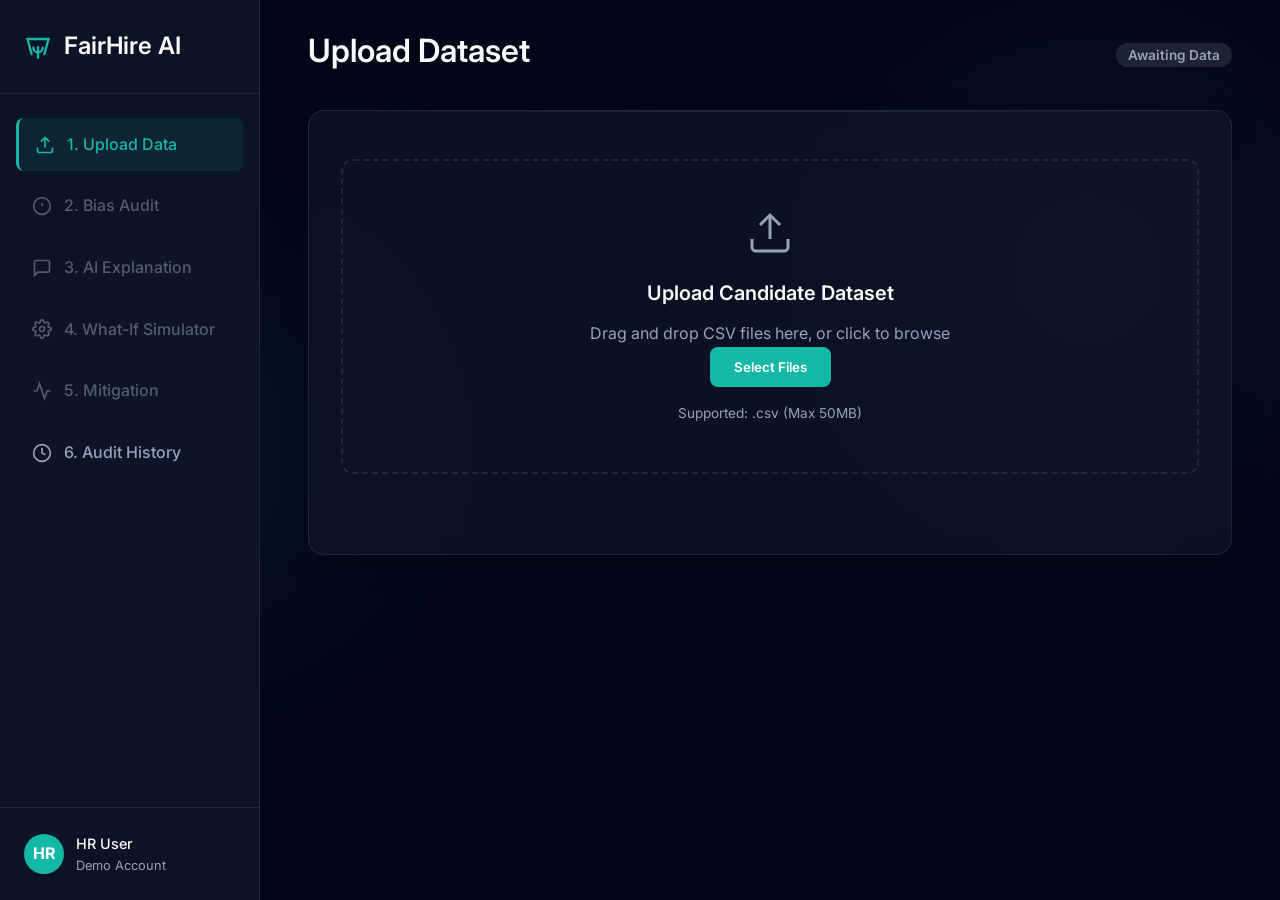
==== public/index.html @ 7280e326 "Add Vercel deployment: serverless API, static frontend, vercel.json config" ====
<!DOCTYPE html>
<html lang="en">
<head>
    <meta charset="UTF-8">
    <meta name="viewport" content="width=device-width, initial-scale=1.0">
    <title>FairHire AI | Hiring Bias Auditor</title>
    <link href="https://fonts.googleapis.com/css2?family=Inter:wght@300;400;500;600;700&display=swap" rel="stylesheet">
    <link rel="stylesheet" href="style.css">
</head>
<body>
    <div class="app-container">
        <!-- Sidebar Navigation -->
        <aside class="sidebar">
            <div class="logo-container">
                <div class="logo-icon">
                    <svg xmlns="http://www.w3.org/2000/svg" viewBox="0 0 24 24" fill="none" stroke="currentColor" stroke-width="2" stroke-linecap="round" stroke-linejoin="round"><path d="M3 6h18"/><path d="M12 22v-9"/><path d="M8 13.5a4 4 0 1 0 8 0"/><path d="M21 6l-3.5 13"/><path d="M3 6l3.5 13"/></svg>
                </div>
                <h2>FairHire AI</h2>
            </div>
            
            <nav class="nav-menu">
                <a href="#upload" class="nav-item active" data-tab="upload">
                    <svg xmlns="http://www.w3.org/2000/svg" width="20" height="20" viewBox="0 0 24 24" fill="none" stroke="currentColor" stroke-width="2"><path d="M21 15v4a2 2 0 0 1-2 2H5a2 2 0 0 1-2-2v-4"/><polyline points="17 8 12 3 7 8"/><line x1="12" y1="3" x2="12" y2="15"/></svg>
                    1. Upload Data
                </a>
                <a href="#audit" class="nav-item disabled" data-tab="audit" id="nav-audit">
                    <svg xmlns="http://www.w3.org/2000/svg" width="20" height="20" viewBox="0 0 24 24" fill="none" stroke="currentColor" stroke-width="2"><circle cx="12" cy="12" r="10"/><line x1="12" y1="8" x2="12" y2="12"/><line x1="12" y1="16" x2="12.01" y2="16"/></svg>
                    2. Bias Audit
                </a>
                <a href="#explain" class="nav-item disabled" data-tab="explain" id="nav-explain">
                    <svg xmlns="http://www.w3.org/2000/svg" width="20" height="20" viewBox="0 0 24 24" fill="none" stroke="currentColor" stroke-width="2"><path d="M21 15a2 2 0 0 1-2 2H7l-4 4V5a2 2 0 0 1 2-2h14a2 2 0 0 1 2 2z"/></svg>
                    3. AI Explanation
                </a>
                <a href="#whatif" class="nav-item disabled" data-tab="whatif" id="nav-whatif">
                    <svg xmlns="http://www.w3.org/2000/svg" width="20" height="20" viewBox="0 0 24 24" fill="none" stroke="currentColor" stroke-width="2"><circle cx="12" cy="12" r="3"/><path d="M19.4 15a1.65 1.65 0 0 0 .33 1.82l.06.06a2 2 0 0 1 0 2.83 2 2 0 0 1-2.83 0l-.06-.06a1.65 1.65 0 0 0-1.82-.33 1.65 1.65 0 0 0-1 1.51V21a2 2 0 0 1-2 2 2 2 0 0 1-2-2v-.09A1.65 1.65 0 0 0 9 19.4a1.65 1.65 0 0 0-1.82.33l-.06.06a2 2 0 0 1-2.83 0 2 2 0 0 1 0-2.83l.06-.06a1.65 1.65 0 0 0 .33-1.82 1.65 1.65 0 0 0-1.51-1H3a2 2 0 0 1-2-2 2 2 0 0 1 2-2h.09A1.65 1.65 0 0 0 4.6 9a1.65 1.65 0 0 0-.33-1.82l-.06-.06a2 2 0 0 1 0-2.83 2 2 0 0 1 2.83 0l.06.06a1.65 1.65 0 0 0 1.82.33H9a1.65 1.65 0 0 0 1-1.51V3a2 2 0 0 1 2-2 2 2 0 0 1 2 2v.09a1.65 1.65 0 0 0 1 1.51 1.65 1.65 0 0 0 1.82-.33l.06-.06a2 2 0 0 1 2.83 0 2 2 0 0 1 0 2.83l-.06.06a1.65 1.65 0 0 0-.33 1.82V9a1.65 1.65 0 0 0 1.51 1H21a2 2 0 0 1 2 2 2 2 0 0 1-2 2h-.09a1.65 1.65 0 0 0-1.51 1z"/></svg>
                    4. What-If Simulator
                </a>
                <a href="#impact" class="nav-item disabled" data-tab="impact" id="nav-impact">
                    <svg xmlns="http://www.w3.org/2000/svg" width="20" height="20" viewBox="0 0 24 24" fill="none" stroke="currentColor" stroke-width="2"><polyline points="22 12 18 12 15 21 9 3 6 12 2 12"/></svg>
                    5. Mitigation
                </a>
                <a href="#history" class="nav-item" data-tab="history" id="nav-history">
                    <svg xmlns="http://www.w3.org/2000/svg" width="20" height="20" viewBox="0 0 24 24" fill="none" stroke="currentColor" stroke-width="2"><circle cx="12" cy="12" r="10"/><polyline points="12 6 12 12 16 14"/></svg>
                    6. Audit History
                </a>
            </nav>
            
            <div class="sidebar-footer">
                <div class="user-info">
                    <div class="avatar">HR</div>
                    <div>
                        <div class="user-name">HR User</div>
                        <div class="user-role">Demo Account</div>
                    </div>
                </div>
            </div>
        </aside>

        <!-- Main Content Area -->
        <main class="main-content">
            <header class="top-header">
                <h1 id="page-title">Upload Dataset</h1>
                <div class="header-actions">
                    <span class="badge" id="status-badge">Awaiting Data</span>
                </div>
            </header>

            <div class="content-wrapper">
                
                <!-- Tab 1: Upload Dataset -->
                <section id="tab-upload" class="tab-content active">
                    <div class="card glass-card upload-container">
                        <div class="upload-area" id="drop-zone">
                            <svg class="upload-icon" xmlns="http://www.w3.org/2000/svg" viewBox="0 0 24 24" fill="none" stroke="currentColor" stroke-width="1.5"><path d="M21 15v4a2 2 0 0 1-2 2H5a2 2 0 0 1-2-2v-4"/><polyline points="17 8 12 3 7 8"/><line x1="12" y1="3" x2="12" y2="15"/></svg>
                            <h3>Upload Candidate Dataset</h3>
                            <p>Drag and drop CSV files here, or click to browse</p>
                            <input type="file" id="file-input" accept=".csv" multiple hidden>
                            <button class="btn btn-primary" onclick="document.getElementById('file-input').click()">Select Files</button>
                            <p class="file-hint">Supported: .csv (Max 50MB)</p>
                        </div>
                        
                        <div id="config-area" class="config-area hidden">
                            <div class="success-banner" style="display: flex; justify-content: space-between; align-items: center;">
                                <div style="display: flex; align-items: center; gap: 8px;">
                                    <svg xmlns="http://www.w3.org/2000/svg" width="20" height="20" viewBox="0 0 24 24" fill="none" stroke="currentColor" stroke-width="2"><path d="M22 11.08V12a10 10 0 1 1-5.93-9.14"/><polyline points="22 4 12 14.01 9 11.01"/></svg>
                                    <span id="file-name-display">dataset(s) loaded</span>
                                </div>
                                <button class="btn btn-sm" id="btn-refresh" style="background-color: transparent; border: 1px solid var(--border-color); color: var(--text-main);">Refresh / Clear</button>
                            </div>
                            
                            <div class="form-group" id="dataset-select-group" style="display: none;">
                                <label for="dataset-select">Select Dataset to Audit</label>
                                <div style="display: flex; gap: 8px;">
                                    <select id="dataset-select" class="form-control" style="flex: 1;"></select>
                                    <button class="btn btn-sm btn-primary" onclick="document.getElementById('file-input-add').click()" style="padding: 0 12px; font-size: 1.2rem; display: flex; align-items: center; justify-content: center;" title="Add more datasets">+</button>
                                </div>
                                <input type="file" id="file-input-add" accept=".csv" multiple hidden>
                            </div>
                            
                            <div class="form-group">
                                <label for="target-col">Target Column (Hiring Decision)</label>
                                <select id="target-col" class="form-control"></select>
                                <small>The column indicating whether a candidate was hired (e.g., 1 for hired, 0 for rejected).</small>
                            </div>
                            
                            <div class="form-group">
                                <label for="sensitive-col">Sensitive Attribute (Potential Bias)</label>
                                <select id="sensitive-col" class="form-control"></select>
                                <small>The demographic attribute to audit for fairness (e.g., gender, race, location).</small>
                            </div>
                            
                            <button class="btn btn-primary btn-large w-100" id="btn-run-audit">Run Bias Audit</button>
                        </div>
                    </div>
                </section>

                <!-- Tab 2: Bias Audit -->
                <section id="tab-audit" class="tab-content">
                    <div class="grid-2-col">
                        <div class="card glass-card score-card">
                            <h3>Demographic Parity Gap</h3>
                            <div class="gauge-container">
                                <div class="bias-score" id="bias-score-display">0%</div>
                                <div class="bias-status" id="bias-status-display">UNKNOWN</div>
                            </div>
                            <p class="metrics-desc">This represents the difference in selection rates between groups. A gap > 10% is considered biased.</p>
                        </div>
                        
                        <div class="card glass-card chart-card">
                            <h3>Selection Rates by Group</h3>
                            <div class="chart-container" id="selection-chart-container">
                                <!-- Canvas inserted by JS -->
                            </div>
                        </div>
                    </div>
                    
                    <div class="action-footer">
                        <button class="btn btn-primary btn-large" onclick="window.location.hash='explain'">Get AI Explanation</button>
                    </div>
                </section>

                <!-- Tab 3: AI Explanation -->
                <section id="tab-explain" class="tab-content">
                    <div class="grid-2-col">
                        <div class="card glass-card gemini-card">
                            <div class="card-header">
                                <div class="gemini-logo">✦</div>
                                <h3>Gemini Analysis</h3>
                            </div>
                            <div class="gemini-content" id="gemini-explanation">
                                <div class="shimmer-loader"></div>
                            </div>
                        </div>
                        
                        <div class="card glass-card">
                            <h3>Root Cause Analysis</h3>
                            <p class="section-desc">Proxy variables that may be encoding the bias:</p>
                            
                            <div class="feature-importance-list" id="feature-list">
                                <div class="shimmer-loader"></div>
                            </div>
                            
                            <div class="gemini-content sm mt-4" id="gemini-root-cause">
                                <div class="shimmer-loader"></div>
                            </div>
                        </div>
                    </div>
                    
                    <div class="action-footer">
                        <button class="btn btn-primary btn-large" onclick="window.location.hash='whatif'">Try What-If Simulator</button>
                    </div>
                </section>

                <!-- Tab 4: What-If Simulator -->
                <section id="tab-whatif" class="tab-content">
                    <div class="card glass-card">
                        <div class="simulator-header">
                            <h3>Test a Candidate</h3>
                            <p>Select a rejected candidate to see how their demographic attributes affected their outcome.</p>
                        </div>
                        
                        <div class="simulator-controls">
                            <select id="sim-candidate-select" class="form-control sm"></select>
                            <span class="sim-arrow">→</span>
                            <div class="sim-action">
                                <span>If they were</span>
                                <input type="text" id="sim-target-group" class="form-control sm" placeholder="e.g., Male, Tier-1">
                            </div>
                            <button class="btn btn-primary" id="btn-simulate">Simulate</button>
                        </div>
                        
                        <div class="simulator-results hidden" id="sim-results">
                            <div class="grid-2-col">
                                <div class="sim-profile">
                                    <h4>Original Candidate Profile</h4>
                                    <ul class="profile-list" id="sim-profile-details"></ul>
                                    <div class="outcome rejected">Actual Outcome: Rejected</div>
                                </div>
                                <div class="sim-analysis gemini-card">
                                    <div class="card-header">
                                        <div class="gemini-logo">✦</div>
                                        <h4>Gemini Simulation</h4>
                                    </div>
                                    <div class="gemini-content" id="sim-explanation">
                                        <!-- Generated content -->
                                    </div>
                                </div>
                            </div>
                        </div>
                    </div>
                    
                    <div class="action-footer">
                        <button class="btn btn-primary btn-large" onclick="window.location.hash='impact'">Apply Mitigation</button>
                    </div>
                </section>

                <!-- Tab 5: Impact Dashboard (Mitigation) -->
                <section id="tab-impact" class="tab-content">
                    <div class="card glass-card full-width">
                        <div class="impact-header">
                            <div>
                                <h3>Apply Fairness Mitigation</h3>
                                <p>We use a 'Reweighting' algorithm to balance the training data without removing historical rows, ensuring equal opportunity.</p>
                            </div>
                            <button class="btn btn-success btn-large" id="btn-mitigate">Run Mitigation Engine</button>
                        </div>
                        
                        <div class="impact-results hidden" id="mitigation-results">
                            <div class="grid-2-col mt-4">
                                <div class="metric-card before">
                                    <h4>Before Mitigation</h4>
                                    <div class="huge-metric" id="metric-before">22% Gap</div>
                                    <div class="badge status-fail">Biased</div>
                                </div>
                                <div class="metric-card after">
                                    <h4>After Mitigation</h4>
                                    <div class="huge-metric" id="metric-after">5% Gap</div>
                                    <div class="badge status-pass">Fair</div>
                                </div>
                            </div>
                            
                            <div class="success-banner mt-4">
                                <svg xmlns="http://www.w3.org/2000/svg" width="24" height="24" viewBox="0 0 24 24" fill="none" stroke="currentColor" stroke-width="2"><path d="M22 11.08V12a10 10 0 1 1-5.93-9.14"/><polyline points="22 4 12 14.01 9 11.01"/></svg>
                                <span>The model is now ready for production deployment with ethical constraints applied.</span>
                            </div>
                        </div>
                    </div>
                </section>

                <!-- Tab 6: Audit History -->
                <section id="tab-history" class="tab-content">
                    <div class="card glass-card full-width">
                        <div class="impact-header">
                            <div>
                                <h3>Past Audits</h3>
                                <p>Review your previously run bias audits across all datasets.</p>
                            </div>
                            <button class="btn btn-sm" id="btn-clear-history" style="background: transparent; border: 1px solid var(--border-color); color: var(--text-main);">Clear History</button>
                        </div>
                        <div class="history-table-container mt-4" style="overflow-x: auto;">
                            <table class="history-table" style="width: 100%; border-collapse: collapse; text-align: left;">
                                <thead>
                                    <tr style="border-bottom: 1px solid var(--border-color);">
                                        <th style="padding: 12px; font-weight: 500;">Date & Time</th>
                                        <th style="padding: 12px; font-weight: 500;">Dataset</th>
                                        <th style="padding: 12px; font-weight: 500;">Target / Sensitive</th>
                                        <th style="padding: 12px; font-weight: 500;">Bias Gap</th>
                                        <th style="padding: 12px; font-weight: 500;">Status</th>
                                    </tr>
                                </thead>
                                <tbody id="history-table-body">
                                    <!-- Populated by JS -->
                                </tbody>
                            </table>
                            <div id="no-history-msg" style="padding: 20px; text-align: center; color: var(--text-muted); display: none;">No past audits found.</div>
                        </div>
                    </div>
                </section>

            </div>
            
            <!-- Global Loader overlay -->
            <div id="loader-overlay" class="loader-overlay hidden">
                <div class="spinner"></div>
                <h3 id="loader-text">Processing...</h3>
            </div>
            
        </main>
    </div>

    <script src="app.js"></script>
</body>
</html>
---- public/style.css ----
/* ==== FairHire AI Design System ==== */

:root {
    /* Colors */
    --bg-dark: #020617;
    --bg-card: rgba(15, 23, 42, 0.7);
    --border-color: rgba(51, 65, 85, 0.5);
    
    --primary: #14b8a6; /* Teal */
    --primary-hover: #0d9488;
    --text-main: #f8fafc;
    --text-muted: #94a3b8;
    
    --success: #10b981;
    --danger: #f43f5e;
    --warning: #f59e0b;
    
    --gemini-gradient: linear-gradient(135deg, #1a73e8 0%, #8ab4f8 100%);
    
    /* Layout */
    --sidebar-width: 260px;
    --card-radius: 16px;
    --transition: all 0.3s cubic-bezier(0.4, 0, 0.2, 1);
}

* {
    margin: 0;
    padding: 0;
    box-sizing: border-box;
}

body {
    font-family: 'Inter', sans-serif;
    background-color: var(--bg-dark);
    color: var(--text-main);
    line-height: 1.6;
    overflow-x: hidden;
    background-image: 
        radial-gradient(circle at 15% 50%, rgba(20, 184, 166, 0.08), transparent 25%),
        radial-gradient(circle at 85% 30%, rgba(138, 180, 248, 0.08), transparent 25%);
    background-attachment: fixed;
}

/* Typography */
h1, h2, h3, h4 { font-weight: 600; line-height: 1.2; }
h1 { font-size: 2rem; margin-bottom: 0.5rem; }
h3 { font-size: 1.25rem; margin-bottom: 1rem; color: var(--text-main); }
p { color: var(--text-muted); }

/* Layout */
.app-container {
    display: flex;
    min-height: 100vh;
}

/* Sidebar */
.sidebar {
    width: var(--sidebar-width);
    background: rgba(15, 23, 42, 0.8);
    border-right: 1px solid var(--border-color);
    backdrop-filter: blur(12px);
    display: flex;
    flex-direction: column;
    position: fixed;
    height: 100vh;
    z-index: 10;
}

.logo-container {
    padding: 2rem 1.5rem;
    display: flex;
    align-items: center;
    gap: 0.75rem;
    border-bottom: 1px solid var(--border-color);
}

.logo-icon {
    color: var(--primary);
    width: 28px;
    height: 28px;
}

.nav-menu {
    padding: 1.5rem 1rem;
    display: flex;
    flex-direction: column;
    gap: 0.5rem;
    flex-grow: 1;
}

.nav-item {
    display: flex;
    align-items: center;
    gap: 0.75rem;
    padding: 0.875rem 1rem;
    border-radius: 8px;
    color: var(--text-muted);
    text-decoration: none;
    font-weight: 500;
    transition: var(--transition);
}

.nav-item:hover:not(.disabled) {
    background: rgba(255, 255, 255, 0.05);
    color: var(--text-main);
}

.nav-item.active {
    background: rgba(20, 184, 166, 0.1);
    color: var(--primary);
    border-left: 3px solid var(--primary);
}

.nav-item.disabled {
    opacity: 0.5;
    cursor: not-allowed;
}

.sidebar-footer {
    padding: 1.5rem;
    border-top: 1px solid var(--border-color);
}

.user-info {
    display: flex;
    align-items: center;
    gap: 0.75rem;
}

.avatar {
    width: 40px;
    height: 40px;
    border-radius: 50%;
    background: var(--primary);
    display: flex;
    align-items: center;
    justify-content: center;
    font-weight: bold;
    color: #fff;
}

.user-name { font-weight: 500; font-size: 0.9rem; }
.user-role { font-size: 0.8rem; color: var(--text-muted); }

/* Main Content */
.main-content {
    margin-left: var(--sidebar-width);
    flex-grow: 1;
    padding: 2rem 3rem;
    max-width: 1200px;
}

.top-header {
    display: flex;
    justify-content: space-between;
    align-items: center;
    margin-bottom: 2rem;
}

.badge {
    padding: 0.25rem 0.75rem;
    border-radius: 999px;
    font-size: 0.85rem;
    font-weight: 600;
    background: rgba(255, 255, 255, 0.1);
    color: var(--text-muted);
}
.badge.status-pass { background: rgba(16, 185, 129, 0.2); color: var(--success); }
.badge.status-fail { background: rgba(244, 63, 94, 0.2); color: var(--danger); }

/* Tabs */
.tab-content {
    display: none;
    animation: fadeIn 0.4s ease-out;
}
.tab-content.active { display: block; }

@keyframes fadeIn {
    from { opacity: 0; transform: translateY(10px); }
    to { opacity: 1; transform: translateY(0); }
}

/* UI Components */
.card {
    background: var(--bg-card);
    border: 1px solid var(--border-color);
    border-radius: var(--card-radius);
    padding: 1.5rem;
    box-shadow: 0 10px 30px rgba(0, 0, 0, 0.2);
    backdrop-filter: blur(10px);
}

.glass-card {
    position: relative;
    overflow: hidden;
}
.glass-card::before {
    content: '';
    position: absolute;
    top: 0; left: 0; right: 0;
    height: 1px;
    background: linear-gradient(90deg, transparent, rgba(255,255,255,0.1), transparent);
}

.grid-2-col {
    display: grid;
    grid-template-columns: 1fr 1fr;
    gap: 1.5rem;
}

/* Forms & Buttons */
.form-group { margin-bottom: 1.5rem; }
.form-group label { display: block; margin-bottom: 0.5rem; font-weight: 500; font-size: 0.95rem; }
.form-group small { color: var(--text-muted); font-size: 0.8rem; display: block; margin-top: 0.25rem; }

.form-control {
    width: 100%;
    padding: 0.75rem 1rem;
    border-radius: 8px;
    background: rgba(0, 0, 0, 0.2);
    border: 1px solid var(--border-color);
    color: var(--text-main);
    font-family: inherit;
    transition: var(--transition);
}
.form-control:focus {
    outline: none;
    border-color: var(--primary);
    box-shadow: 0 0 0 2px rgba(20, 184, 166, 0.2);
}
.form-control.sm { padding: 0.5rem 0.75rem; font-size: 0.9rem; }

select.form-control option { background: var(--bg-dark); color: #fff; }

.btn {
    display: inline-flex;
    align-items: center;
    justify-content: center;
    padding: 0.75rem 1.5rem;
    border-radius: 8px;
    font-weight: 600;
    cursor: pointer;
    border: none;
    transition: var(--transition);
    font-family: inherit;
}
.btn-primary { background: var(--primary); color: #fff; }
.btn-primary:hover { background: var(--primary-hover); transform: translateY(-1px); }
.btn-success { background: var(--success); color: #fff; }
.btn-success:hover { background: #059669; }
.btn-large { padding: 1rem 2rem; font-size: 1.1rem; }
.w-100 { width: 100%; }

/* Page Specifics */

/* Upload */
.upload-container { text-align: center; padding: 3rem 2rem; }
.upload-area {
    border: 2px dashed var(--border-color);
    border-radius: 12px;
    padding: 3rem 2rem;
    margin-bottom: 2rem;
    transition: var(--transition);
}
.upload-area:hover, .upload-area.dragover {
    border-color: var(--primary);
    background: rgba(20, 184, 166, 0.05);
}
.upload-icon { width: 48px; height: 48px; color: var(--text-muted); margin-bottom: 1rem; }
.file-hint { margin-top: 1rem; font-size: 0.85rem; }

.success-banner {
    background: rgba(16, 185, 129, 0.1);
    border: 1px solid rgba(16, 185, 129, 0.3);
    padding: 1rem;
    border-radius: 8px;
    display: flex;
    align-items: center;
    gap: 0.75rem;
    color: var(--success);
    margin-bottom: 1.5rem;
    text-align: left;
}

/* Audit / Gauges */
.gauge-container {
    display: flex;
    flex-direction: column;
    align-items: center;
    justify-content: center;
    height: 200px;
}
.bias-score {
    font-size: 4rem;
    font-weight: 700;
    line-height: 1;
    background: linear-gradient(90deg, #f8fafc, #94a3b8);
    -webkit-background-clip: text;
    -webkit-text-fill-color: transparent;
    transition: color 0.5s;
}
.bias-status {
    margin-top: 1rem;
    font-size: 1.25rem;
    font-weight: 600;
    letter-spacing: 2px;
}
.status-fail { color: var(--danger); }
.status-pass { color: var(--success); }

.chart-container {
    height: 250px;
    width: 100%;
    position: relative;
    margin-top: 1rem;
}

/* Gemini Areas */
.gemini-card { border: 1px solid rgba(138, 180, 248, 0.3); }
.card-header { display: flex; align-items: center; gap: 0.75rem; margin-bottom: 1.5rem; }
.gemini-logo {
    width: 28px; height: 28px;
    background: var(--gemini-gradient);
    border-radius: 6px;
    display: flex; align-items: center; justify-content: center;
    color: white; font-weight: bold;
}
.gemini-content {
    font-size: 1.05rem; line-height: 1.7; color: #e2e8f0;
    padding: 1rem; background: rgba(0,0,0,0.2); border-radius: 8px;
}
.gemini-content.sm { font-size: 0.95rem; }

.feature-importance-list { display: flex; flex-direction: column; gap: 0.75rem; }
.feature-item {
    display: flex; align-items: center; gap: 1rem;
}
.feature-name { width: 120px; font-size: 0.85rem; font-family: monospace; }
.feature-bar-bg {
    flex-grow: 1; height: 8px; background: rgba(255,255,255,0.1); border-radius: 4px; overflow: hidden;
}
.feature-bar-fill { height: 100%; background: var(--primary); border-radius: 4px; }
.feature-val { width: 40px; font-size: 0.8rem; text-align: right; color: var(--text-muted); }

/* Simulator */
.simulator-header { margin-bottom: 2rem; }
.simulator-controls {
    display: flex; align-items: center; gap: 1rem; background: rgba(0,0,0,0.2); padding: 1.5rem; border-radius: 12px; margin-bottom: 2rem;
}
.sim-arrow { font-size: 1.5rem; color: var(--text-muted); }
.sim-action { display: flex; flex-direction: column; gap: 0.25rem; flex-grow: 1; }
.sim-action span { font-size: 0.8rem; color: var(--text-muted); text-transform: uppercase; letter-spacing: 1px; }

.sim-profile h4 { margin-bottom: 1rem; color: var(--primary); }
.profile-list { list-style: none; display: flex; flex-direction: column; gap: 0.5rem; margin-bottom: 1.5rem; }
.profile-list li { display: flex; justify-content: space-between; font-size: 0.9rem; border-bottom: 1px solid rgba(255,255,255,0.05); padding-bottom: 0.25rem; }
.profile-list li span:first-child { color: var(--text-muted); }

.outcome {
    padding: 0.75rem; border-radius: 6px; font-weight: 600; text-align: center;
}
.outcome.rejected { background: rgba(244, 63, 94, 0.1); color: var(--danger); border: 1px solid rgba(244, 63, 94, 0.2); }

/* Mitigation */
.impact-header { display: flex; justify-content: space-between; align-items: center; margin-bottom: 2rem; }
.metric-card { text-align: center; padding: 2rem; border-radius: 12px; background: rgba(0,0,0,0.2); }
.huge-metric { font-size: 3.5rem; font-weight: 700; margin: 1rem 0; }
.metric-card.before .huge-metric { color: var(--danger); }
.metric-card.after .huge-metric { color: var(--success); }

/* Utilities */
.hidden { display: none !important; }
.mt-4 { margin-top: 1.5rem; }
.action-footer { display: flex; justify-content: center; margin-top: 3rem; }

/* Loader */
.loader-overlay {
    position: fixed; top: 0; left: 0; width: 100%; height: 100%;
    background: rgba(2, 6, 23, 0.8); backdrop-filter: blur(5px);
    display: flex; flex-direction: column; align-items: center; justify-content: center;
    z-index: 1000;
}
.spinner {
    width: 50px; height: 50px; border: 4px solid rgba(20, 184, 166, 0.2);
    border-top-color: var(--primary); border-radius: 50%;
    animation: spin 1s linear infinite; margin-bottom: 1rem;
}
@keyframes spin { to { transform: rotate(360deg); } }

.shimmer-loader {
    height: 60px; width: 100%; border-radius: 8px;
    background: linear-gradient(90deg, rgba(255,255,255,0.05) 25%, rgba(255,255,255,0.1) 50%, rgba(255,255,255,0.05) 75%);
    background-size: 200% 100%; animation: shimmer 1.5s infinite;
}
@keyframes shimmer { 0% { background-position: 200% 0; } 100% { background-position: -200% 0; } }
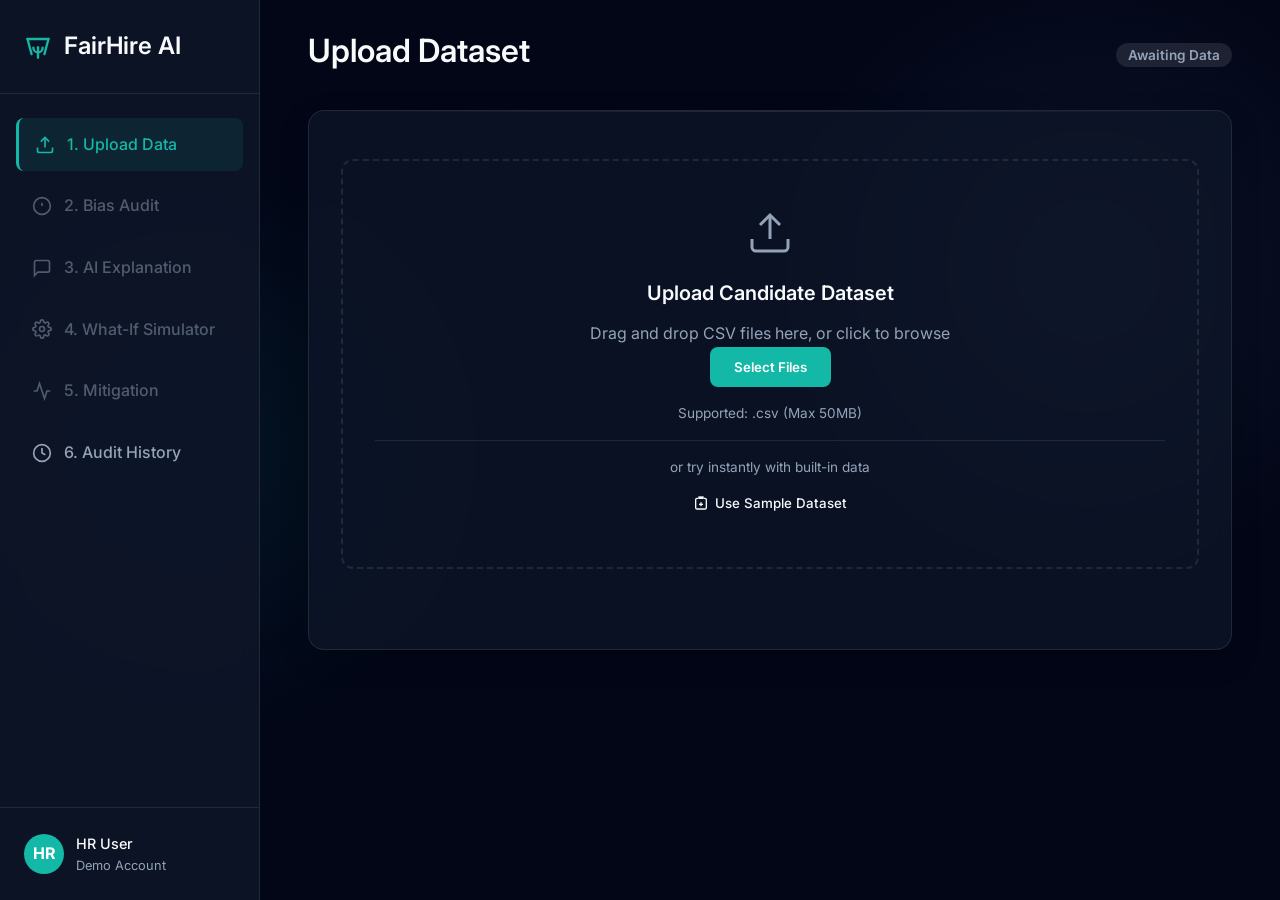
==== commit a8f34f59: "Add Prototype Mode: one-click /audit/sample demo, sample dataset with named candidates, 2s Gemini ti" ====
--- a/public/index.html
+++ b/public/index.html
@@ -77,6 +77,13 @@
                             <input type="file" id="file-input" accept=".csv" multiple hidden>
                             <button class="btn btn-primary" onclick="document.getElementById('file-input').click()">Select Files</button>
                             <p class="file-hint">Supported: .csv (Max 50MB)</p>
+                            <div style="margin-top: 16px; padding-top: 16px; border-top: 1px solid var(--border-color); width: 100%; text-align: center;">
+                                <p style="color: var(--text-muted); font-size: 0.85rem; margin-bottom: 8px;">or try instantly with built-in data</p>
+                                <button class="btn" id="btn-sample-demo" style="background: transparent; border: 1px solid var(--accent); color: var(--accent); padding: 8px 24px; font-weight: 500; display: inline-flex; align-items: center; gap: 6px;">
+                                    <svg xmlns="http://www.w3.org/2000/svg" width="16" height="16" viewBox="0 0 24 24" fill="none" stroke="currentColor" stroke-width="2"><path d="M9 3h6v2H9z"/><path d="M8 5H6a2 2 0 0 0-2 2v12a2 2 0 0 0 2 2h12a2 2 0 0 0 2-2V7a2 2 0 0 0-2-2h-2"/><line x1="12" y1="11" x2="12" y2="17"/><line x1="9" y1="14" x2="15" y2="14"/></svg>
+                                    Use Sample Dataset
+                                </button>
+                            </div>
                         </div>
                         
                         <div id="config-area" class="config-area hidden">
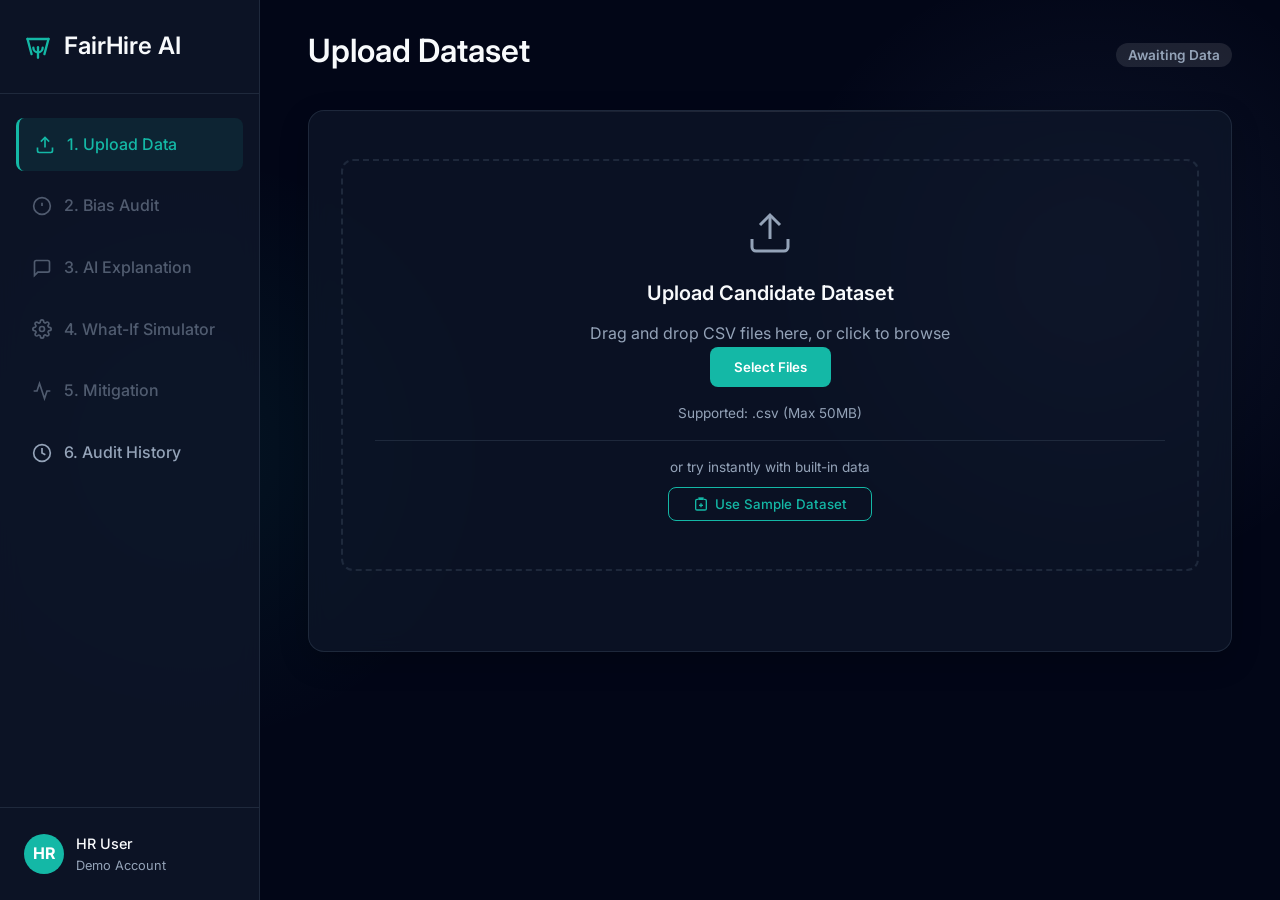
==== commit fd536723: "Final production polish: Supabase persistence, Gemini proxy, PDF export fixes, and UI cleanups" ====
--- a/public/index.html
+++ b/public/index.html
@@ -79,10 +79,11 @@
                             <p class="file-hint">Supported: .csv (Max 50MB)</p>
                             <div style="margin-top: 16px; padding-top: 16px; border-top: 1px solid var(--border-color); width: 100%; text-align: center;">
                                 <p style="color: var(--text-muted); font-size: 0.85rem; margin-bottom: 8px;">or try instantly with built-in data</p>
-                                <button class="btn" id="btn-sample-demo" style="background: transparent; border: 1px solid var(--accent); color: var(--accent); padding: 8px 24px; font-weight: 500; display: inline-flex; align-items: center; gap: 6px;">
+                                <button class="btn" id="btn-sample-demo" style="background: transparent; border: 1px solid var(--primary); color: var(--primary); padding: 8px 24px; font-weight: 500; display: inline-flex; align-items: center; gap: 6px;">
                                     <svg xmlns="http://www.w3.org/2000/svg" width="16" height="16" viewBox="0 0 24 24" fill="none" stroke="currentColor" stroke-width="2"><path d="M9 3h6v2H9z"/><path d="M8 5H6a2 2 0 0 0-2 2v12a2 2 0 0 0 2 2h12a2 2 0 0 0 2-2V7a2 2 0 0 0-2-2h-2"/><line x1="12" y1="11" x2="12" y2="17"/><line x1="9" y1="14" x2="15" y2="14"/></svg>
                                     Use Sample Dataset
                                 </button>
+                            </div>
                             </div>
                         </div>
                         
@@ -115,9 +116,26 @@
                                 <select id="sensitive-col" class="form-control"></select>
                                 <small>The demographic attribute to audit for fairness (e.g., gender, race, location).</small>
                             </div>
-                            
-                            <button class="btn btn-primary btn-large w-100" id="btn-run-audit">Run Bias Audit</button>
-                        </div>
+                            <div class="form-group">
+                                <label for="bias-threshold">Bias Threshold</label>
+                                <select id="bias-threshold" class="form-control">
+                                    <option value="0.05">Strict (5%)</option>
+                                    <option value="0.1" selected>Standard (10%)</option>
+                                    <option value="0.15">Balanced (15%)</option>
+                                    <option value="0.2">Relaxed (20%)</option>
+                                </select>
+                                <small>The maximum allowable gap before a process is flagged as biased.</small>
+                            </div>
+                            
+                            <div id="validation-area" class="validation-area hidden mt-4">
+                                <ul id="validation-list" class="validation-list">
+                                    <!-- Checks appear here -->
+                                </ul>
+                            </div>
+                            
+                            <div class="mt-4">
+                                <button class="btn btn-primary btn-large w-100" id="btn-run-audit" disabled>Run Bias Audit</button>
+                            </div>
                     </div>
                 </section>
 
@@ -141,6 +159,29 @@
                         </div>
                     </div>
                     
+                    <div class="compliance-grid mt-4">
+                        <div class="compliance-card" id="metric-dp">
+                            <div class="compliance-label">Demographic Parity</div>
+                            <div class="compliance-val">--%</div>
+                            <div class="badge">Awaiting</div>
+                        </div>
+                        <div class="compliance-card" id="metric-eo">
+                            <div class="compliance-label">Equal Opportunity</div>
+                            <div class="compliance-val">--%</div>
+                            <div class="badge">Awaiting</div>
+                        </div>
+                        <div class="compliance-card" id="metric-odds">
+                            <div class="compliance-label">Equalized Odds</div>
+                            <div class="compliance-val">--%</div>
+                            <div class="badge">Awaiting</div>
+                        </div>
+                        <div class="compliance-card" id="metric-eeoc">
+                            <div class="compliance-label">EEOC 4/5ths Rule</div>
+                            <div class="compliance-val">-- ratio</div>
+                            <div class="badge">Awaiting</div>
+                        </div>
+                    </div>
+                    
                     <div class="action-footer">
                         <button class="btn btn-primary btn-large" onclick="window.location.hash='explain'">Get AI Explanation</button>
                     </div>
@@ -207,6 +248,7 @@
                                     <div class="card-header">
                                         <div class="gemini-logo">✦</div>
                                         <h4>Gemini Simulation</h4>
+                                        <div id="sim-prob-badge" class="badge ml-auto hidden" style="background: rgba(20, 184, 166, 0.2); color: var(--primary);">0% Prob</div>
                                     </div>
                                     <div class="gemini-content" id="sim-explanation">
                                         <!-- Generated content -->
@@ -236,12 +278,12 @@
                             <div class="grid-2-col mt-4">
                                 <div class="metric-card before">
                                     <h4>Before Mitigation</h4>
-                                    <div class="huge-metric" id="metric-before">22% Gap</div>
+                                    <div class="huge-metric" id="metric-before">--% Gap</div>
                                     <div class="badge status-fail">Biased</div>
                                 </div>
                                 <div class="metric-card after">
                                     <h4>After Mitigation</h4>
-                                    <div class="huge-metric" id="metric-after">5% Gap</div>
+                                    <div class="huge-metric" id="metric-after">--% Gap</div>
                                     <div class="badge status-pass">Fair</div>
                                 </div>
                             </div>
@@ -249,6 +291,21 @@
                             <div class="success-banner mt-4">
                                 <svg xmlns="http://www.w3.org/2000/svg" width="24" height="24" viewBox="0 0 24 24" fill="none" stroke="currentColor" stroke-width="2"><path d="M22 11.08V12a10 10 0 1 1-5.93-9.14"/><polyline points="22 4 12 14.01 9 11.01"/></svg>
                                 <span>The model is now ready for production deployment with ethical constraints applied.</span>
+                            </div>
+                            
+                            <div style="margin-top: 24px; display: flex; justify-content: center; gap: 12px; flex-wrap: wrap; border-top: 1px solid var(--border-color); padding-top: 24px;">
+                                <button class="btn btn-primary btn-large" id="btn-download-pdf" aria-label="Download impact report as PDF" style="display: inline-flex; align-items: center; gap: 8px;">
+                                    <svg xmlns="http://www.w3.org/2000/svg" width="18" height="18" viewBox="0 0 24 24" fill="none" stroke="currentColor" stroke-width="2"><path d="M21 15v4a2 2 0 0 1-2 2H5a2 2 0 0 1-2-2v-4"/><polyline points="7 10 12 15 17 10"/><line x1="12" y1="15" x2="12" y2="3"/></svg>
+                                    <span id="pdf-btn-text">Download PDF Report</span>
+                                </button>
+                                <button class="btn btn-sm" id="btn-export-json" style="background: var(--bg-card); border: 1px solid var(--border-color); color: var(--text-main); display: inline-flex; align-items: center; gap: 8px; padding: 8px 16px;">
+                                    <svg xmlns="http://www.w3.org/2000/svg" width="16" height="16" viewBox="0 0 24 24" fill="none" stroke="currentColor" stroke-width="2"><path d="M21 15v4a2 2 0 0 1-2 2H5a2 2 0 0 1-2-2v-4"/><polyline points="7 10 12 15 17 10"/><line x1="12" y1="15" x2="12" y2="3"/></svg>
+                                    Export JSON
+                                </button>
+                                <button class="btn btn-sm" id="btn-export-csv" style="background: var(--bg-card); border: 1px solid var(--border-color); color: var(--text-main); display: inline-flex; align-items: center; gap: 8px; padding: 8px 16px;">
+                                    <svg xmlns="http://www.w3.org/2000/svg" width="16" height="16" viewBox="0 0 24 24" fill="none" stroke="currentColor" stroke-width="2"><path d="M21 15v4a2 2 0 0 1-2 2H5a2 2 0 0 1-2-2v-4"/><polyline points="7 10 12 15 17 10"/><line x1="12" y1="15" x2="12" y2="3"/></svg>
+                                    Export CSV
+                                </button>
                             </div>
                         </div>
                     </div>
@@ -264,17 +321,39 @@
                             </div>
                             <button class="btn btn-sm" id="btn-clear-history" style="background: transparent; border: 1px solid var(--border-color); color: var(--text-main);">Clear History</button>
                         </div>
-                        <div class="history-table-container mt-4" style="overflow-x: auto;">
-                            <table class="history-table" style="width: 100%; border-collapse: collapse; text-align: left;">
-                                <thead>
-                                    <tr style="border-bottom: 1px solid var(--border-color);">
-                                        <th style="padding: 12px; font-weight: 500;">Date & Time</th>
-                                        <th style="padding: 12px; font-weight: 500;">Dataset</th>
-                                        <th style="padding: 12px; font-weight: 500;">Target / Sensitive</th>
-                                        <th style="padding: 12px; font-weight: 500;">Bias Gap</th>
-                                        <th style="padding: 12px; font-weight: 500;">Status</th>
-                                    </tr>
-                                </thead>
+                            <div id="history-comparison-area" class="history-comparison-area hidden mt-4">
+                                <div class="card glass-card" style="padding: 16px;">
+                                    <div style="display: flex; align-items: center; gap: 8px; margin-bottom: 16px;">
+                                        <svg xmlns="http://www.w3.org/2000/svg" width="20" height="20" viewBox="0 0 24 24" fill="none" stroke="currentColor" stroke-width="2"><rect x="3" y="3" width="18" height="18" rx="2" ry="2"/><line x1="12" y1="21" x2="12" y2="3"/><line x1="3" y1="9" x2="21" y2="9"/></svg>
+                                        <h4 style="margin: 0;">Visual Comparison</h4>
+                                    </div>
+                                    <div class="grid-2-col" id="comparison-charts-container">
+                                        <div class="comparison-card">
+                                            <h5 style="margin-top: 0;">Bias Score Comparison</h5>
+                                            <div id="compare-bias-chart" style="height: 120px; display: flex; flex-direction: column; justify-content: center; gap: 12px;"></div>
+                                        </div>
+                                        <div class="comparison-card">
+                                            <h5 style="margin-top: 0;">Fairness Level</h5>
+                                            <div id="compare-fairness-chart" style="height: 120px; display: flex; flex-direction: column; justify-content: center; gap: 12px;"></div>
+                                        </div>
+                                    </div>
+                                    <div id="compare-delta-table" class="mt-4"></div>
+                                </div>
+                            </div>
+                            
+                            <div class="history-table-container mt-4" style="overflow-x: auto;">
+                                <table class="history-table" style="width: 100%; border-collapse: collapse; text-align: left;">
+                                    <thead>
+                                        <tr style="border-bottom: 1px solid var(--border-color);">
+                                            <th style="padding: 12px; width: 40px;"></th>
+                                            <th style="padding: 12px; font-weight: 500;">Date</th>
+                                            <th style="padding: 12px; font-weight: 500;">Dataset</th>
+                                            <th style="padding: 12px; font-weight: 500;">Config (Target / Sensitive)</th>
+                                            <th style="padding: 12px; font-weight: 500;">Rows</th>
+                                            <th style="padding: 12px; font-weight: 500;">Bias Gap</th>
+                                            <th style="padding: 12px; font-weight: 500;">Action</th>
+                                        </tr>
+                                    </thead>
                                 <tbody id="history-table-body">
                                     <!-- Populated by JS -->
                                 </tbody>
@@ -295,6 +374,12 @@
         </main>
     </div>
 
-    <script src="app.js"></script>
+
+
+    <script src="lib/jspdf.umd.min.js"></script>
+    <script src="lib/jspdf.plugin.autotable.min.js"></script>
+    <script src="lib/html-to-image.js"></script>
+    <script src="pdfReport.js?v=1.1"></script>
+    <script src="app.js?v=1.1"></script>
 </body>
 </html>
--- a/public/style.css
+++ b/public/style.css
@@ -29,6 +29,10 @@
     box-sizing: border-box;
 }
 
+.hidden {
+    display: none !important;
+}
+
 body {
     font-family: 'Inter', sans-serif;
     background-color: var(--bg-dark);
@@ -393,3 +397,7 @@
     background-size: 200% 100%; animation: shimmer 1.5s infinite;
 }
 @keyframes shimmer { 0% { background-position: 200% 0; } 100% { background-position: -200% 0; } }
+$css
+.ml-auto { margin-left: auto; }
+$css
+$css
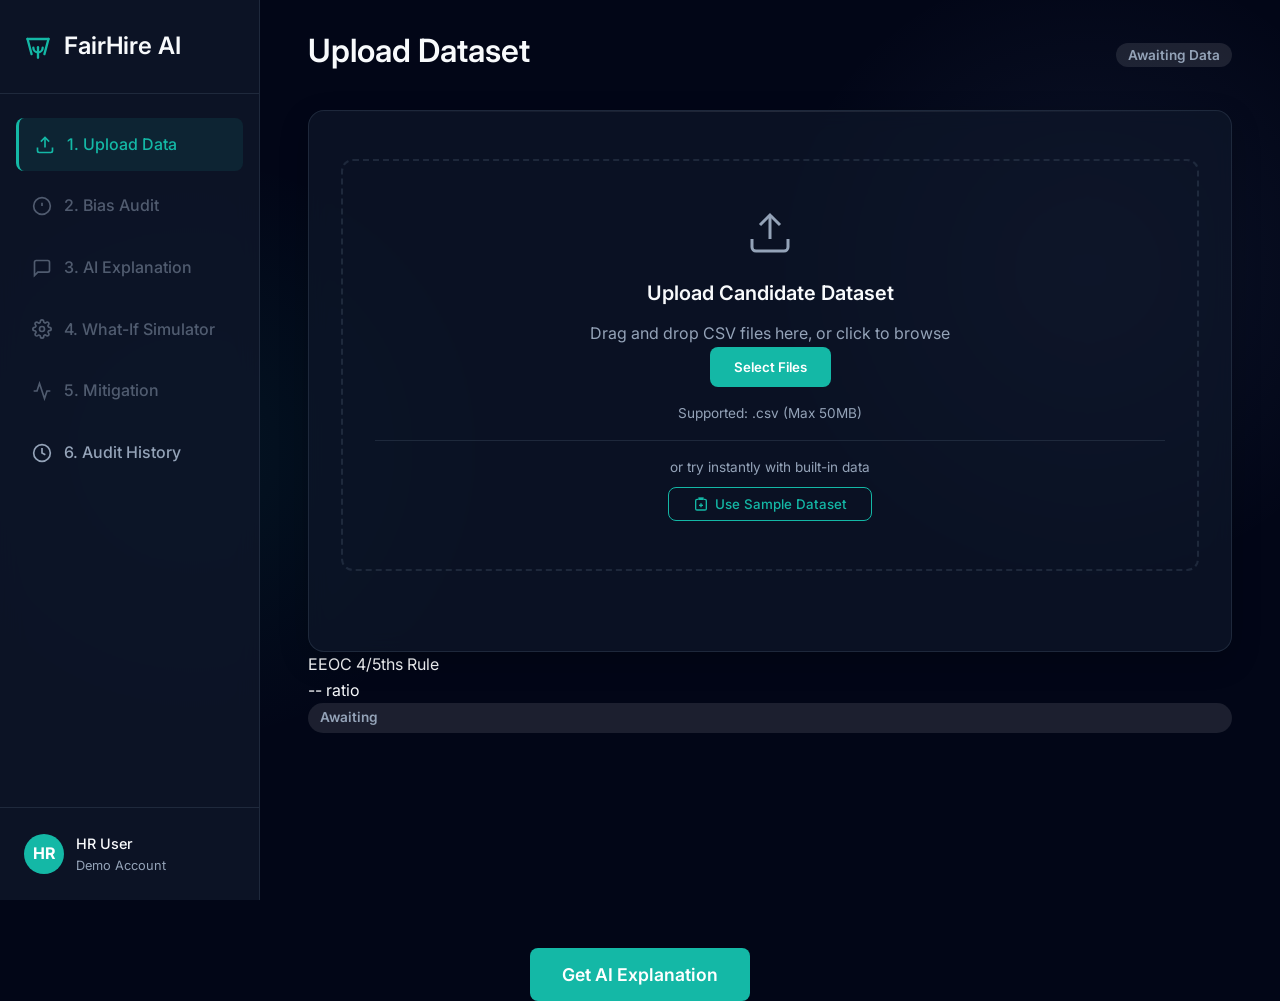
==== commit c9df852d: "Fix mitigation calculation and UI states in frontend" ====
--- a/public/index.html
+++ b/public/index.html
@@ -5,7 +5,7 @@
     <meta name="viewport" content="width=device-width, initial-scale=1.0">
     <title>FairHire AI | Hiring Bias Auditor</title>
     <link href="https://fonts.googleapis.com/css2?family=Inter:wght@300;400;500;600;700&display=swap" rel="stylesheet">
-    <link rel="stylesheet" href="style.css">
+    <link rel="stylesheet" href="style.css?v=1.2">
 </head>
 <body>
     <div class="app-container">
@@ -371,6 +371,201 @@
                 <h3 id="loader-text">Processing...</h3>
             </div>
             
+                            <div class="compliance-label">EEOC 4/5ths Rule</div>
+                            <div class="compliance-val">-- ratio</div>
+                            <div class="badge">Awaiting</div>
+                        </div>
+                    </div>
+                    
+                    <div class="action-footer">
+                        <button class="btn btn-primary btn-large" onclick="window.location.hash='explain'">Get AI Explanation</button>
+                    </div>
+                </section>
+
+                <!-- Tab 3: AI Explanation -->
+                <section id="tab-explain" class="tab-content">
+                    <div class="grid-2-col">
+                        <div class="card glass-card gemini-card">
+                            <div class="card-header">
+                                <div class="gemini-logo">✦</div>
+                                <h3>Gemini Analysis</h3>
+                            </div>
+                            <div class="gemini-content" id="gemini-explanation">
+                                <div class="shimmer-loader"></div>
+                            </div>
+                        </div>
+                        
+                        <div class="card glass-card">
+                            <h3>Root Cause Analysis</h3>
+                            <p class="section-desc">Proxy variables that may be encoding the bias:</p>
+                            
+                            <div class="feature-importance-list" id="feature-list">
+                                <div class="shimmer-loader"></div>
+                            </div>
+                            
+                            <div class="gemini-content sm mt-4" id="gemini-root-cause">
+                                <div class="shimmer-loader"></div>
+                            </div>
+                        </div>
+                    </div>
+                    
+                    <div class="action-footer">
+                        <button class="btn btn-primary btn-large" onclick="window.location.hash='whatif'">Try What-If Simulator</button>
+                    </div>
+                </section>
+
+                <!-- Tab 4: What-If Simulator -->
+                <section id="tab-whatif" class="tab-content">
+                    <div class="card glass-card">
+                        <div class="simulator-header">
+                            <h3>Test a Candidate</h3>
+                            <p>Select a rejected candidate to see how their demographic attributes affected their outcome.</p>
+                        </div>
+                        
+                        <div class="simulator-controls">
+                            <select id="sim-candidate-select" class="form-control sm"></select>
+                            <span class="sim-arrow">→</span>
+                            <div class="sim-action">
+                                <span>If they were</span>
+                                <input type="text" id="sim-target-group" class="form-control sm" placeholder="e.g., Male, Tier-1">
+                            </div>
+                            <button class="btn btn-primary" id="btn-simulate">Simulate</button>
+                        </div>
+                        
+                        <div class="simulator-results hidden" id="sim-results">
+                            <div class="grid-2-col">
+                                <div class="sim-profile">
+                                    <h4>Original Candidate Profile</h4>
+                                    <ul class="profile-list" id="sim-profile-details"></ul>
+                                    <div class="outcome rejected">Actual Outcome: Rejected</div>
+                                </div>
+                                <div class="sim-analysis gemini-card">
+                                    <div class="card-header">
+                                        <div class="gemini-logo">✦</div>
+                                        <h4>Gemini Simulation</h4>
+                                        <div id="sim-prob-badge" class="badge ml-auto hidden" style="background: rgba(20, 184, 166, 0.2); color: var(--primary);">0% Prob</div>
+                                    </div>
+                                    <div class="gemini-content" id="sim-explanation">
+                                        <!-- Generated content -->
+                                    </div>
+                                </div>
+                            </div>
+                        </div>
+                    </div>
+                    
+                    <div class="action-footer">
+                        <button class="btn btn-primary btn-large" onclick="window.location.hash='impact'">Apply Mitigation</button>
+                    </div>
+                </section>
+
+                <!-- Tab 5: Impact Dashboard (Mitigation) -->
+                <section id="tab-impact" class="tab-content">
+                    <div class="card glass-card full-width">
+                        <div class="impact-header">
+                            <div>
+                                <h3>Apply Fairness Mitigation</h3>
+                                <p>We use a 'Reweighting' algorithm to balance the training data without removing historical rows, ensuring equal opportunity.</p>
+                            </div>
+                            <button class="btn btn-success btn-large" id="btn-mitigate">Run Mitigation Engine</button>
+                        </div>
+                        
+                        <div class="impact-results hidden" id="mitigation-results">
+                            <div class="grid-2-col mt-4">
+                                <div class="metric-card before">
+                                    <h4>Before Mitigation</h4>
+                                    <div class="huge-metric" id="metric-before">--% Gap</div>
+                                    <div class="badge status-fail">Biased</div>
+                                </div>
+                                <div class="metric-card after">
+                                    <h4>After Mitigation</h4>
+                                    <div class="huge-metric" id="metric-after">--% Gap</div>
+                                    <div class="badge status-pass">Fair</div>
+                                </div>
+                            </div>
+                            
+                            <div class="success-banner mt-4">
+                                <svg xmlns="http://www.w3.org/2000/svg" width="24" height="24" viewBox="0 0 24 24" fill="none" stroke="currentColor" stroke-width="2"><path d="M22 11.08V12a10 10 0 1 1-5.93-9.14"/><polyline points="22 4 12 14.01 9 11.01"/></svg>
+                                <span>The model is now ready for production deployment with ethical constraints applied.</span>
+                            </div>
+                            
+                            <div style="margin-top: 24px; display: flex; justify-content: center; gap: 12px; flex-wrap: wrap; border-top: 1px solid var(--border-color); padding-top: 24px;">
+                                <button class="btn btn-primary btn-large" id="btn-download-pdf" aria-label="Download impact report as PDF" style="display: inline-flex; align-items: center; gap: 8px;">
+                                    <svg xmlns="http://www.w3.org/2000/svg" width="18" height="18" viewBox="0 0 24 24" fill="none" stroke="currentColor" stroke-width="2"><path d="M21 15v4a2 2 0 0 1-2 2H5a2 2 0 0 1-2-2v-4"/><polyline points="7 10 12 15 17 10"/><line x1="12" y1="15" x2="12" y2="3"/></svg>
+                                    <span id="pdf-btn-text">Download PDF Report</span>
+                                </button>
+                                <button class="btn btn-sm" id="btn-export-json" style="background: var(--bg-card); border: 1px solid var(--border-color); color: var(--text-main); display: inline-flex; align-items: center; gap: 8px; padding: 8px 16px;">
+                                    <svg xmlns="http://www.w3.org/2000/svg" width="16" height="16" viewBox="0 0 24 24" fill="none" stroke="currentColor" stroke-width="2"><path d="M21 15v4a2 2 0 0 1-2 2H5a2 2 0 0 1-2-2v-4"/><polyline points="7 10 12 15 17 10"/><line x1="12" y1="15" x2="12" y2="3"/></svg>
+                                    Export JSON
+                                </button>
+                                <button class="btn btn-sm" id="btn-export-csv" style="background: var(--bg-card); border: 1px solid var(--border-color); color: var(--text-main); display: inline-flex; align-items: center; gap: 8px; padding: 8px 16px;">
+                                    <svg xmlns="http://www.w3.org/2000/svg" width="16" height="16" viewBox="0 0 24 24" fill="none" stroke="currentColor" stroke-width="2"><path d="M21 15v4a2 2 0 0 1-2 2H5a2 2 0 0 1-2-2v-4"/><polyline points="7 10 12 15 17 10"/><line x1="12" y1="15" x2="12" y2="3"/></svg>
+                                    Export CSV
+                                </button>
+                            </div>
+                        </div>
+                    </div>
+                </section>
+
+                <!-- Tab 6: Audit History -->
+                <section id="tab-history" class="tab-content">
+                    <div class="card glass-card full-width">
+                        <div class="impact-header">
+                            <div>
+                                <h3>Past Audits</h3>
+                                <p>Review your previously run bias audits across all datasets.</p>
+                            </div>
+                            <button class="btn btn-sm" id="btn-clear-history" style="background: transparent; border: 1px solid var(--border-color); color: var(--text-main);">Clear History</button>
+                        </div>
+                            <div id="history-comparison-area" class="history-comparison-area hidden mt-4">
+                                <div class="card glass-card" style="padding: 16px;">
+                                    <div style="display: flex; align-items: center; gap: 8px; margin-bottom: 16px;">
+                                        <svg xmlns="http://www.w3.org/2000/svg" width="20" height="20" viewBox="0 0 24 24" fill="none" stroke="currentColor" stroke-width="2"><rect x="3" y="3" width="18" height="18" rx="2" ry="2"/><line x1="12" y1="21" x2="12" y2="3"/><line x1="3" y1="9" x2="21" y2="9"/></svg>
+                                        <h4 style="margin: 0;">Visual Comparison</h4>
+                                    </div>
+                                    <div class="grid-2-col" id="comparison-charts-container">
+                                        <div class="comparison-card">
+                                            <h5 style="margin-top: 0;">Bias Score Comparison</h5>
+                                            <div id="compare-bias-chart" style="height: 120px; display: flex; flex-direction: column; justify-content: center; gap: 12px;"></div>
+                                        </div>
+                                        <div class="comparison-card">
+                                            <h5 style="margin-top: 0;">Fairness Level</h5>
+                                            <div id="compare-fairness-chart" style="height: 120px; display: flex; flex-direction: column; justify-content: center; gap: 12px;"></div>
+                                        </div>
+                                    </div>
+                                    <div id="compare-delta-table" class="mt-4"></div>
+                                </div>
+                            </div>
+                            
+                            <div class="history-table-container mt-4" style="overflow-x: auto;">
+                                <table class="history-table" style="width: 100%; border-collapse: collapse; text-align: left;">
+                                    <thead>
+                                        <tr style="border-bottom: 1px solid var(--border-color);">
+                                            <th style="padding: 12px; width: 40px;"></th>
+                                            <th style="padding: 12px; font-weight: 500;">Date</th>
+                                            <th style="padding: 12px; font-weight: 500;">Dataset</th>
+                                            <th style="padding: 12px; font-weight: 500;">Config (Target / Sensitive)</th>
+                                            <th style="padding: 12px; font-weight: 500;">Rows</th>
+                                            <th style="padding: 12px; font-weight: 500;">Bias Gap</th>
+                                            <th style="padding: 12px; font-weight: 500;">Action</th>
+                                        </tr>
+                                    </thead>
+                                <tbody id="history-table-body">
+                                    <!-- Populated by JS -->
+                                </tbody>
+                            </table>
+                            <div id="no-history-msg" style="padding: 20px; text-align: center; color: var(--text-muted); display: none;">No past audits found.</div>
+                        </div>
+                    </div>
+                </section>
+
+            </div>
+            
+            <!-- Global Loader overlay -->
+            <div id="loader-overlay" class="loader-overlay hidden">
+                <div class="spinner"></div>
+                <h3 id="loader-text">Processing...</h3>
+            </div>
+            
         </main>
     </div>
 
@@ -379,7 +574,7 @@
     <script src="lib/jspdf.umd.min.js"></script>
     <script src="lib/jspdf.plugin.autotable.min.js"></script>
     <script src="lib/html-to-image.js"></script>
-    <script src="pdfReport.js?v=1.1"></script>
-    <script src="app.js?v=1.1"></script>
+    <script src="pdfReport.js?v=1.2"></script>
+    <script src="app.js?v=1.2"></script>
 </body>
 </html>
--- a/public/style.css
+++ b/public/style.css
@@ -401,3 +401,26 @@
 .ml-auto { margin-left: auto; }
 $css
 $css
+.success-banner {
+    display: flex;
+    align-items: center;
+    gap: 12px;
+    padding: 16px;
+    border-radius: 8px;
+    font-weight: 500;
+}
+.banner-success {
+    background: rgba(20, 184, 166, 0.1);
+    color: var(--success);
+    border: 1px solid rgba(20, 184, 166, 0.2);
+}
+.banner-warn {
+    background: rgba(245, 158, 11, 0.1);
+    color: #f59e0b;
+    border: 1px solid rgba(245, 158, 11, 0.2);
+}
+.banner-error {
+    background: rgba(239, 68, 68, 0.1);
+    color: var(--destructive);
+    border: 1px solid rgba(239, 68, 68, 0.2);
+}
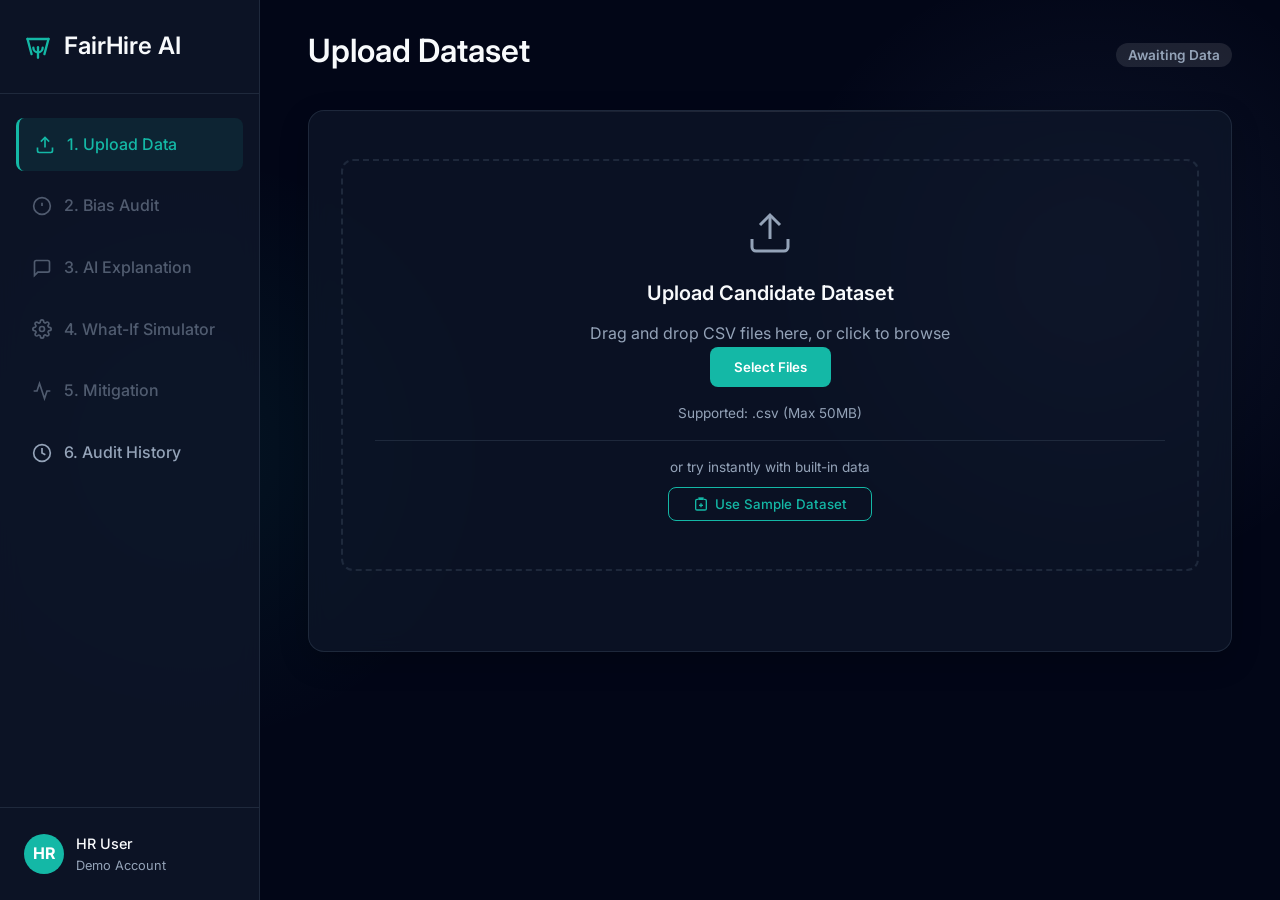
==== commit 12eb8a1e: "Fix UI bug: Remove accidentally duplicated HTML blocks at the bottom of index.html" ====
--- a/public/index.html
+++ b/public/index.html
@@ -371,201 +371,6 @@
                 <h3 id="loader-text">Processing...</h3>
             </div>
             
-                            <div class="compliance-label">EEOC 4/5ths Rule</div>
-                            <div class="compliance-val">-- ratio</div>
-                            <div class="badge">Awaiting</div>
-                        </div>
-                    </div>
-                    
-                    <div class="action-footer">
-                        <button class="btn btn-primary btn-large" onclick="window.location.hash='explain'">Get AI Explanation</button>
-                    </div>
-                </section>
-
-                <!-- Tab 3: AI Explanation -->
-                <section id="tab-explain" class="tab-content">
-                    <div class="grid-2-col">
-                        <div class="card glass-card gemini-card">
-                            <div class="card-header">
-                                <div class="gemini-logo">✦</div>
-                                <h3>Gemini Analysis</h3>
-                            </div>
-                            <div class="gemini-content" id="gemini-explanation">
-                                <div class="shimmer-loader"></div>
-                            </div>
-                        </div>
-                        
-                        <div class="card glass-card">
-                            <h3>Root Cause Analysis</h3>
-                            <p class="section-desc">Proxy variables that may be encoding the bias:</p>
-                            
-                            <div class="feature-importance-list" id="feature-list">
-                                <div class="shimmer-loader"></div>
-                            </div>
-                            
-                            <div class="gemini-content sm mt-4" id="gemini-root-cause">
-                                <div class="shimmer-loader"></div>
-                            </div>
-                        </div>
-                    </div>
-                    
-                    <div class="action-footer">
-                        <button class="btn btn-primary btn-large" onclick="window.location.hash='whatif'">Try What-If Simulator</button>
-                    </div>
-                </section>
-
-                <!-- Tab 4: What-If Simulator -->
-                <section id="tab-whatif" class="tab-content">
-                    <div class="card glass-card">
-                        <div class="simulator-header">
-                            <h3>Test a Candidate</h3>
-                            <p>Select a rejected candidate to see how their demographic attributes affected their outcome.</p>
-                        </div>
-                        
-                        <div class="simulator-controls">
-                            <select id="sim-candidate-select" class="form-control sm"></select>
-                            <span class="sim-arrow">→</span>
-                            <div class="sim-action">
-                                <span>If they were</span>
-                                <input type="text" id="sim-target-group" class="form-control sm" placeholder="e.g., Male, Tier-1">
-                            </div>
-                            <button class="btn btn-primary" id="btn-simulate">Simulate</button>
-                        </div>
-                        
-                        <div class="simulator-results hidden" id="sim-results">
-                            <div class="grid-2-col">
-                                <div class="sim-profile">
-                                    <h4>Original Candidate Profile</h4>
-                                    <ul class="profile-list" id="sim-profile-details"></ul>
-                                    <div class="outcome rejected">Actual Outcome: Rejected</div>
-                                </div>
-                                <div class="sim-analysis gemini-card">
-                                    <div class="card-header">
-                                        <div class="gemini-logo">✦</div>
-                                        <h4>Gemini Simulation</h4>
-                                        <div id="sim-prob-badge" class="badge ml-auto hidden" style="background: rgba(20, 184, 166, 0.2); color: var(--primary);">0% Prob</div>
-                                    </div>
-                                    <div class="gemini-content" id="sim-explanation">
-                                        <!-- Generated content -->
-                                    </div>
-                                </div>
-                            </div>
-                        </div>
-                    </div>
-                    
-                    <div class="action-footer">
-                        <button class="btn btn-primary btn-large" onclick="window.location.hash='impact'">Apply Mitigation</button>
-                    </div>
-                </section>
-
-                <!-- Tab 5: Impact Dashboard (Mitigation) -->
-                <section id="tab-impact" class="tab-content">
-                    <div class="card glass-card full-width">
-                        <div class="impact-header">
-                            <div>
-                                <h3>Apply Fairness Mitigation</h3>
-                                <p>We use a 'Reweighting' algorithm to balance the training data without removing historical rows, ensuring equal opportunity.</p>
-                            </div>
-                            <button class="btn btn-success btn-large" id="btn-mitigate">Run Mitigation Engine</button>
-                        </div>
-                        
-                        <div class="impact-results hidden" id="mitigation-results">
-                            <div class="grid-2-col mt-4">
-                                <div class="metric-card before">
-                                    <h4>Before Mitigation</h4>
-                                    <div class="huge-metric" id="metric-before">--% Gap</div>
-                                    <div class="badge status-fail">Biased</div>
-                                </div>
-                                <div class="metric-card after">
-                                    <h4>After Mitigation</h4>
-                                    <div class="huge-metric" id="metric-after">--% Gap</div>
-                                    <div class="badge status-pass">Fair</div>
-                                </div>
-                            </div>
-                            
-                            <div class="success-banner mt-4">
-                                <svg xmlns="http://www.w3.org/2000/svg" width="24" height="24" viewBox="0 0 24 24" fill="none" stroke="currentColor" stroke-width="2"><path d="M22 11.08V12a10 10 0 1 1-5.93-9.14"/><polyline points="22 4 12 14.01 9 11.01"/></svg>
-                                <span>The model is now ready for production deployment with ethical constraints applied.</span>
-                            </div>
-                            
-                            <div style="margin-top: 24px; display: flex; justify-content: center; gap: 12px; flex-wrap: wrap; border-top: 1px solid var(--border-color); padding-top: 24px;">
-                                <button class="btn btn-primary btn-large" id="btn-download-pdf" aria-label="Download impact report as PDF" style="display: inline-flex; align-items: center; gap: 8px;">
-                                    <svg xmlns="http://www.w3.org/2000/svg" width="18" height="18" viewBox="0 0 24 24" fill="none" stroke="currentColor" stroke-width="2"><path d="M21 15v4a2 2 0 0 1-2 2H5a2 2 0 0 1-2-2v-4"/><polyline points="7 10 12 15 17 10"/><line x1="12" y1="15" x2="12" y2="3"/></svg>
-                                    <span id="pdf-btn-text">Download PDF Report</span>
-                                </button>
-                                <button class="btn btn-sm" id="btn-export-json" style="background: var(--bg-card); border: 1px solid var(--border-color); color: var(--text-main); display: inline-flex; align-items: center; gap: 8px; padding: 8px 16px;">
-                                    <svg xmlns="http://www.w3.org/2000/svg" width="16" height="16" viewBox="0 0 24 24" fill="none" stroke="currentColor" stroke-width="2"><path d="M21 15v4a2 2 0 0 1-2 2H5a2 2 0 0 1-2-2v-4"/><polyline points="7 10 12 15 17 10"/><line x1="12" y1="15" x2="12" y2="3"/></svg>
-                                    Export JSON
-                                </button>
-                                <button class="btn btn-sm" id="btn-export-csv" style="background: var(--bg-card); border: 1px solid var(--border-color); color: var(--text-main); display: inline-flex; align-items: center; gap: 8px; padding: 8px 16px;">
-                                    <svg xmlns="http://www.w3.org/2000/svg" width="16" height="16" viewBox="0 0 24 24" fill="none" stroke="currentColor" stroke-width="2"><path d="M21 15v4a2 2 0 0 1-2 2H5a2 2 0 0 1-2-2v-4"/><polyline points="7 10 12 15 17 10"/><line x1="12" y1="15" x2="12" y2="3"/></svg>
-                                    Export CSV
-                                </button>
-                            </div>
-                        </div>
-                    </div>
-                </section>
-
-                <!-- Tab 6: Audit History -->
-                <section id="tab-history" class="tab-content">
-                    <div class="card glass-card full-width">
-                        <div class="impact-header">
-                            <div>
-                                <h3>Past Audits</h3>
-                                <p>Review your previously run bias audits across all datasets.</p>
-                            </div>
-                            <button class="btn btn-sm" id="btn-clear-history" style="background: transparent; border: 1px solid var(--border-color); color: var(--text-main);">Clear History</button>
-                        </div>
-                            <div id="history-comparison-area" class="history-comparison-area hidden mt-4">
-                                <div class="card glass-card" style="padding: 16px;">
-                                    <div style="display: flex; align-items: center; gap: 8px; margin-bottom: 16px;">
-                                        <svg xmlns="http://www.w3.org/2000/svg" width="20" height="20" viewBox="0 0 24 24" fill="none" stroke="currentColor" stroke-width="2"><rect x="3" y="3" width="18" height="18" rx="2" ry="2"/><line x1="12" y1="21" x2="12" y2="3"/><line x1="3" y1="9" x2="21" y2="9"/></svg>
-                                        <h4 style="margin: 0;">Visual Comparison</h4>
-                                    </div>
-                                    <div class="grid-2-col" id="comparison-charts-container">
-                                        <div class="comparison-card">
-                                            <h5 style="margin-top: 0;">Bias Score Comparison</h5>
-                                            <div id="compare-bias-chart" style="height: 120px; display: flex; flex-direction: column; justify-content: center; gap: 12px;"></div>
-                                        </div>
-                                        <div class="comparison-card">
-                                            <h5 style="margin-top: 0;">Fairness Level</h5>
-                                            <div id="compare-fairness-chart" style="height: 120px; display: flex; flex-direction: column; justify-content: center; gap: 12px;"></div>
-                                        </div>
-                                    </div>
-                                    <div id="compare-delta-table" class="mt-4"></div>
-                                </div>
-                            </div>
-                            
-                            <div class="history-table-container mt-4" style="overflow-x: auto;">
-                                <table class="history-table" style="width: 100%; border-collapse: collapse; text-align: left;">
-                                    <thead>
-                                        <tr style="border-bottom: 1px solid var(--border-color);">
-                                            <th style="padding: 12px; width: 40px;"></th>
-                                            <th style="padding: 12px; font-weight: 500;">Date</th>
-                                            <th style="padding: 12px; font-weight: 500;">Dataset</th>
-                                            <th style="padding: 12px; font-weight: 500;">Config (Target / Sensitive)</th>
-                                            <th style="padding: 12px; font-weight: 500;">Rows</th>
-                                            <th style="padding: 12px; font-weight: 500;">Bias Gap</th>
-                                            <th style="padding: 12px; font-weight: 500;">Action</th>
-                                        </tr>
-                                    </thead>
-                                <tbody id="history-table-body">
-                                    <!-- Populated by JS -->
-                                </tbody>
-                            </table>
-                            <div id="no-history-msg" style="padding: 20px; text-align: center; color: var(--text-muted); display: none;">No past audits found.</div>
-                        </div>
-                    </div>
-                </section>
-
-            </div>
-            
-            <!-- Global Loader overlay -->
-            <div id="loader-overlay" class="loader-overlay hidden">
-                <div class="spinner"></div>
-                <h3 id="loader-text">Processing...</h3>
-            </div>
-            
         </main>
     </div>
 
